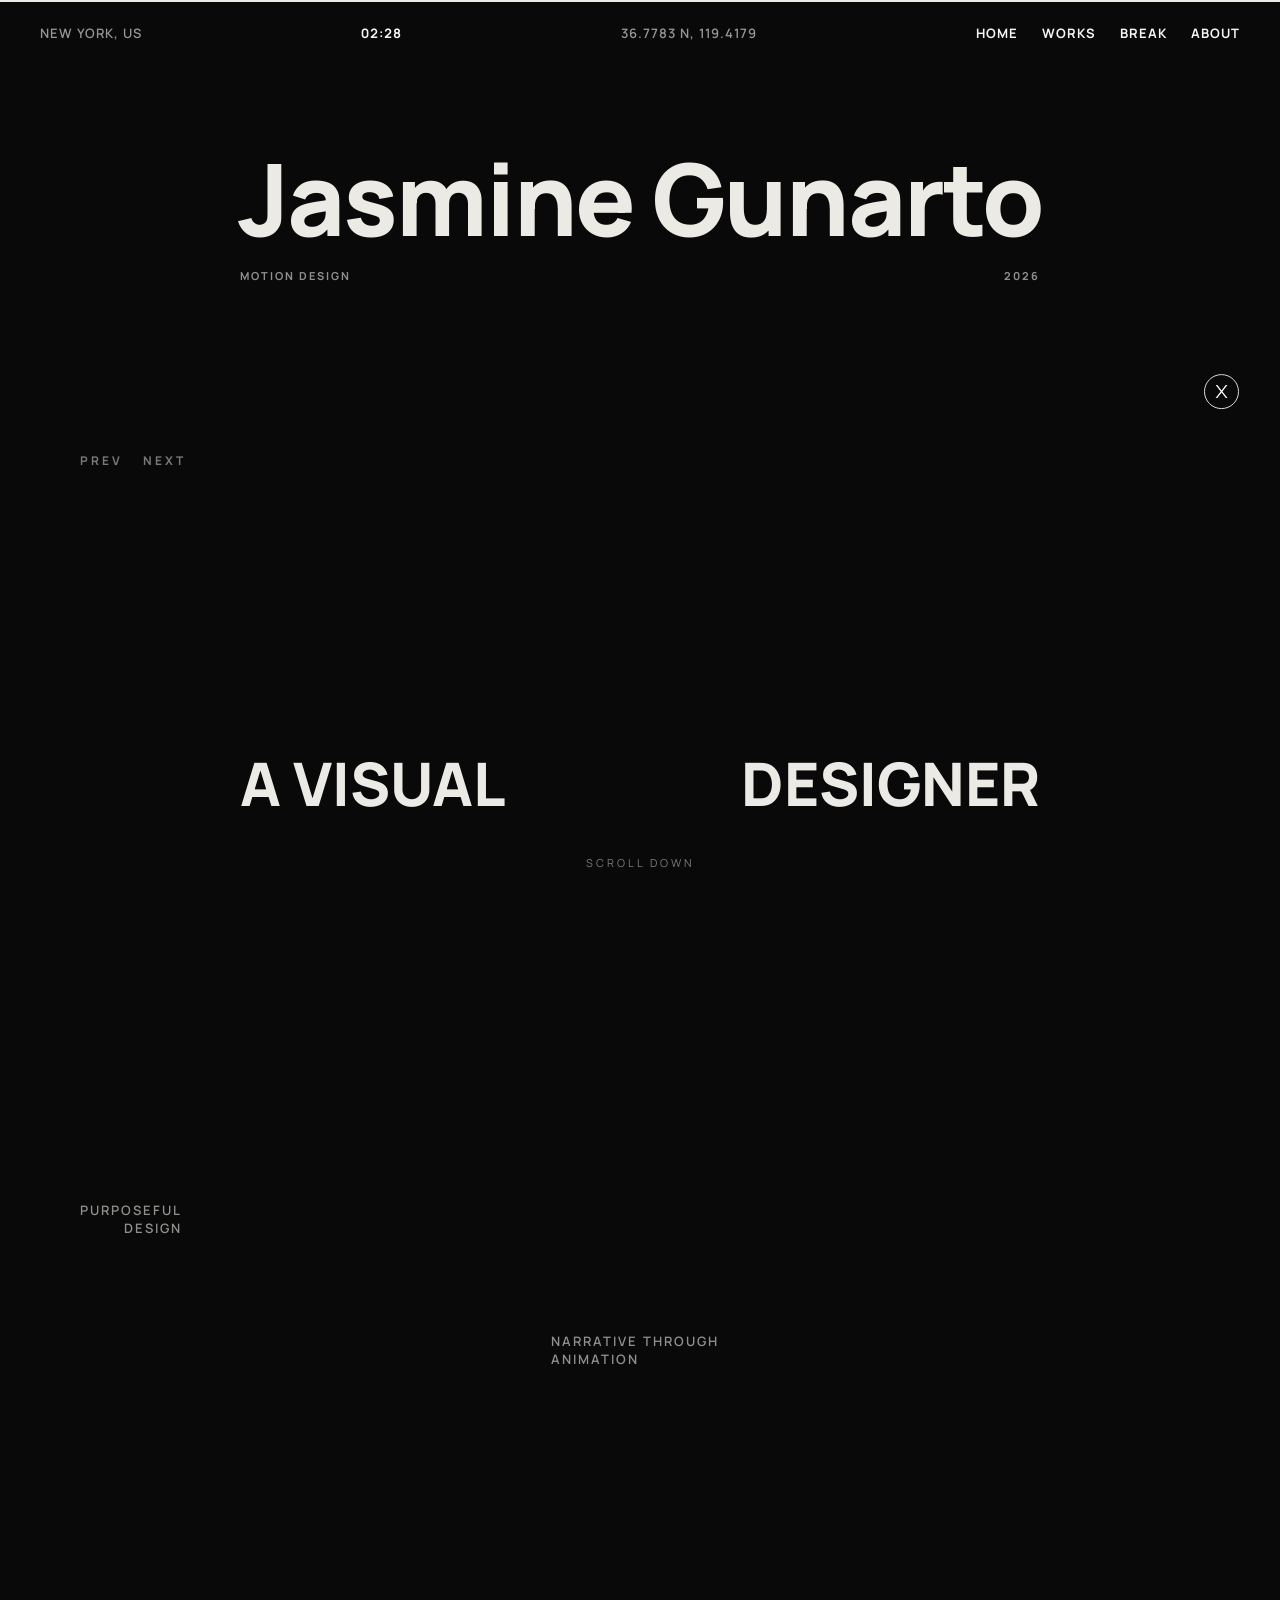
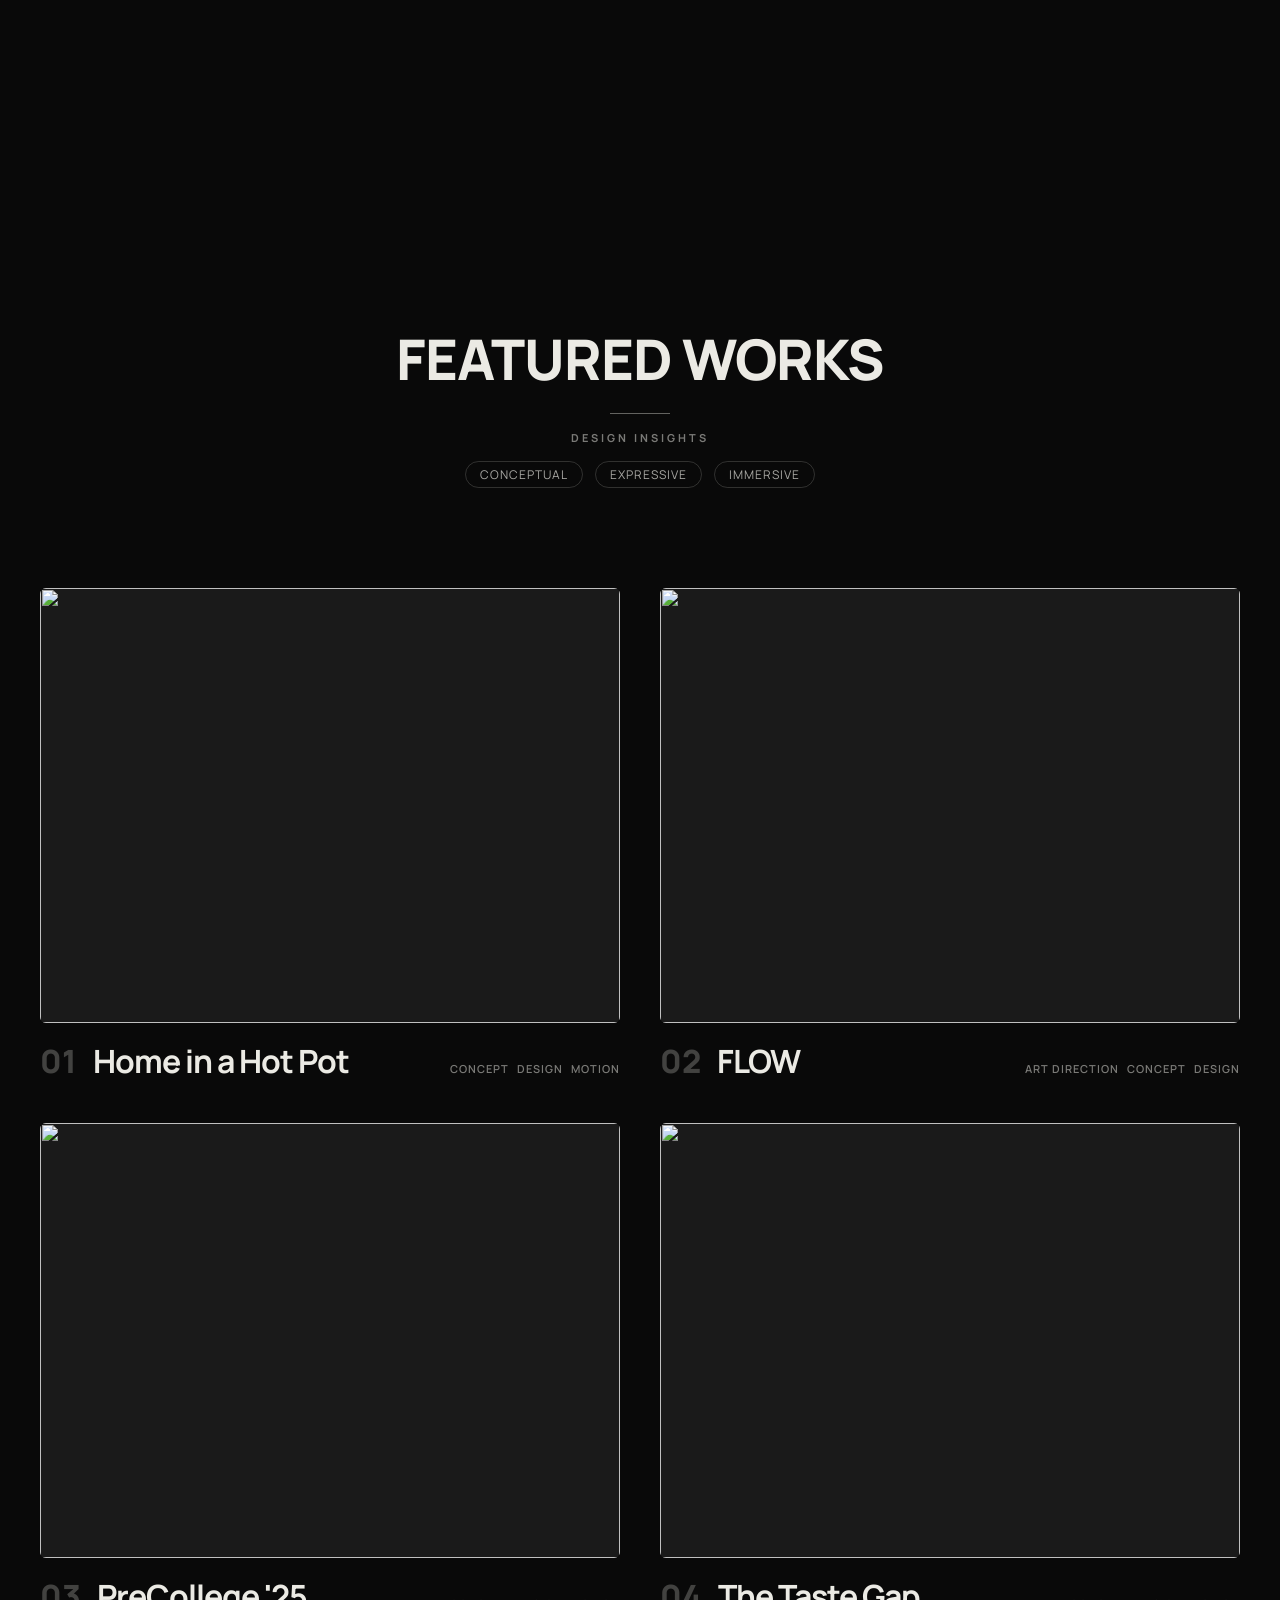
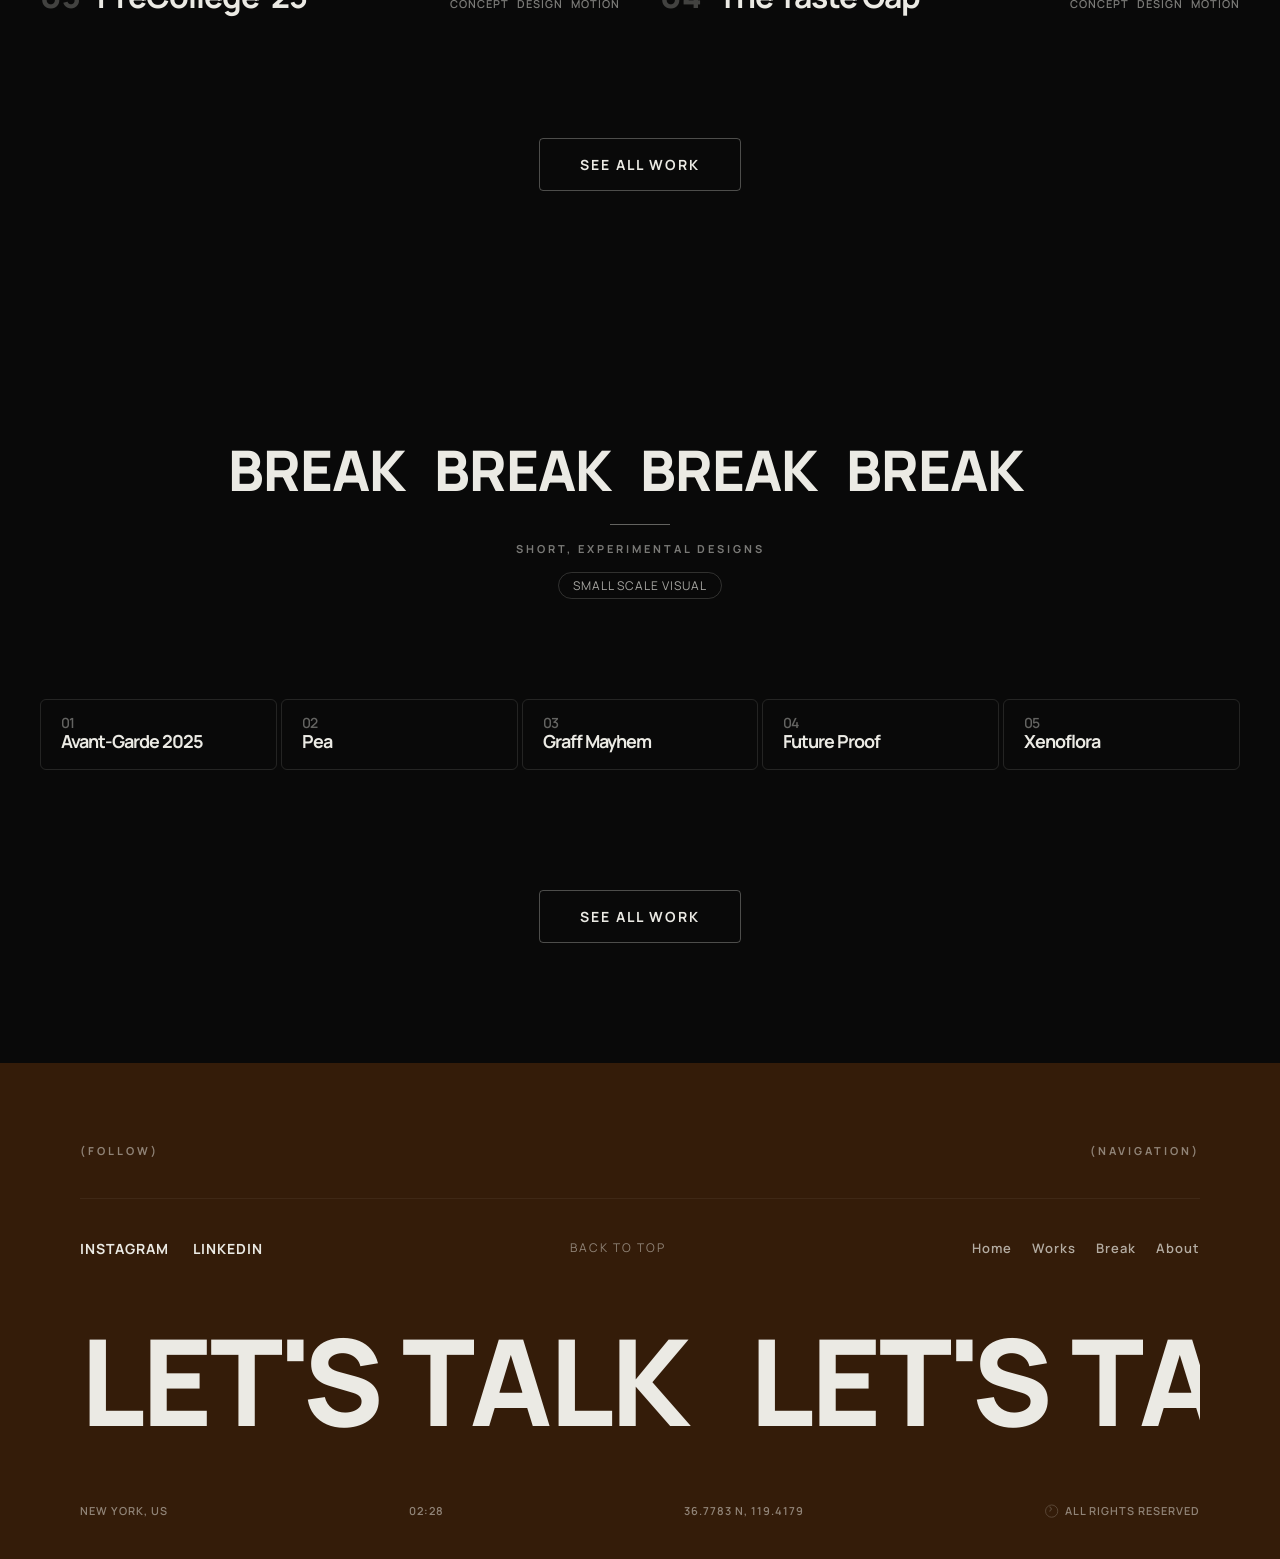
==== jasmine-replica.html @ 27788b40 "Initial commit: XUZITENG portfolio v1 + jasminegunarto replica - index.html: main portfolio page (he" ====
<!DOCTYPE html>
<html lang="en">
<head>
<meta charset="UTF-8">
<meta name="viewport" content="width=device-width, initial-scale=1.0">
<title>Jasmine Gunarto — Replica</title>
<link rel="preconnect" href="https://fonts.googleapis.com">
<link rel="preconnect" href="https://fonts.gstatic.com" crossorigin>
<link href="https://fonts.googleapis.com/css2?family=Manrope:wght@600;700;800&display=swap" rel="stylesheet">
<script src="https://cdnjs.cloudflare.com/ajax/libs/gsap/3.12.5/gsap.min.js"></script>
<script src="https://cdnjs.cloudflare.com/ajax/libs/gsap/3.12.5/ScrollTrigger.min.js"></script>
<script src="https://unpkg.com/embla-carousel@8.1.3/embla-carousel.umd.js"></script>
<style>
/* ========== RESET ========== */
*,*::before,*::after{box-sizing:border-box;margin:0;padding:0}
html{scroll-behavior:auto}
body{font-family:'Manrope',sans-serif;background:#090909;color:#EBEAE4;overflow-x:hidden}
a{color:inherit;text-decoration:none}
ul{list-style:none}
img,video{display:block;max-width:100%}

/* ========== VARIABLES ========== */
:root{
  --bg:#090909;
  --tx:#EBEAE4;
  --footer:#341c09;
}

/* ========== PAGE LOADING BAR ========== */
.page-loading-bar{position:fixed;top:0;left:0;width:100%;height:2px;z-index:10000;pointer-events:none}
.page-loading-bar::after{content:'';display:block;height:100%;background:var(--tx);width:0;transition:width .3s ease}

/* ========== PRELOADER ========== */
.preloader{position:fixed;inset:0;z-index:9999;display:flex;align-items:center;justify-content:center;pointer-events:none}
.preloader-overlay{position:absolute;inset:0;background:var(--bg)}
.preloader-number{display:flex;gap:4px;position:relative;z-index:1;font-size:clamp(60px,10vw,120px);font-weight:800;color:var(--tx);font-family:'Manrope',sans-serif}
.num-wrap{width:clamp(50px,8vw,100px);height:clamp(80px,13vw,160px);overflow:hidden;text-align:center;position:relative;line-height:1}
.num-current{position:absolute;top:0;left:0;width:100%;height:100%;transition:transform 0.6s cubic-bezier(0.22,1,0.36,1)}
.num-next{position:absolute;top:100%;left:0;width:100%;height:100%}

/* ========== HEADER ========== */
.main-header{position:fixed;top:0;left:0;width:100%;z-index:100;padding:24px 40px;mix-blend-mode:difference;color:#fff}
.main-header-inner{display:flex;justify-content:space-between;align-items:center;font-size:13px;letter-spacing:1px;text-transform:uppercase}
.main-header-inner .location,.main-header-inner .coords{opacity:.6;font-weight:600}
.main-header-inner .time{font-weight:700;font-variant-numeric:tabular-nums}
.main-header-inner nav{display:flex;gap:24px}
.nav-item__outer .nav-item{font-weight:700;font-family:'Manrope',sans-serif;letter-spacing:1px;transition:opacity .3s}
.nav-item__outer:hover .nav-item{opacity:.5}

/* ========== HERO ========== */
.section-hero-banner{position:relative;width:100%;height:100vh;overflow:hidden;display:flex;flex-direction:column;justify-content:center;align-items:center}
.t-cr-wrapper{width:100%;height:100%;display:flex;align-items:center;justify-content:center}
.t-cr{width:100%;max-width:1400px;padding:0 40px;display:flex;flex-direction:column;align-items:center}
.t-box.spacer{height:80px}
.t-box.title-intro{margin-bottom:20px}
.hg-1{font-size:clamp(48px,8vw,100px);font-weight:800;line-height:1;text-align:center;color:var(--tx);letter-spacing:-2px}
.t-box.video-intro{width:100%;max-width:800px;position:relative}
.media-outer{position:relative;width:100%}
.media-caption-container{display:flex;justify-content:space-between;padding:0 0 8px;font-size:11px;text-transform:uppercase;letter-spacing:2px;font-weight:700;opacity:.6}
.media-wrapper{position:relative;width:100%;border-radius:4px;overflow:hidden;aspect-ratio:16/9}
.t-ma{width:100%;height:100%;object-fit:cover}
.heading-2-container{display:flex;justify-content:space-between;width:100%;margin-top:12px}
.hg-2--left,.hg-2--right{font-size:clamp(32px,5vw,60px);font-weight:800;line-height:1;color:var(--tx)}
.hg-2--right{text-align:right}
.media-scroll-placeholder{height:20px}
.scroll-indicator-wrapper{position:absolute;bottom:30px;left:50%;transform:translateX(-50%)}
.scroll-indicator{font-size:11px;text-transform:uppercase;letter-spacing:3px;opacity:.5;cursor:pointer;animation:bounce 2s ease infinite}
@keyframes bounce{0%,100%{transform:translateY(0)}50%{transform:translateY(8px)}}

/* ========== HOME INTRO ========== */
.section-home-intro{position:relative;width:100%;min-height:100vh;display:flex;align-items:center;justify-content:center;background:var(--bg);overflow:hidden}
.section-home-intro .t-cr{max-width:1200px}
.heading-display{width:100%}
.heading-display-inner{display:flex;flex-direction:column;gap:0}
.heading-display-inner-mobile{display:none}
.t-line{display:flex;align-items:center;gap:24px;padding:8px 0;position:relative}
.t-line-mask{overflow:hidden;display:block}
.t-line-mask .hg-1{transform:translateY(105%);transition:transform 0.9s cubic-bezier(.22,1,.36,1);font-size:clamp(56px,9vw,120px)}
.t-line-mask .hg-1.revealed{transform:translateY(0)}
.t-caption-wrapper{flex-shrink:0;max-width:200px}
.t-caption{font-size:13px;font-weight:600;text-transform:uppercase;letter-spacing:2px;opacity:.6;line-height:1.4}
.caption-1{text-align:right}
.caption-2{text-align:left}

/* ========== FEATURED WORKS ========== */
.section-featured-works{position:relative;width:100%;padding:120px 0;background:var(--bg)}
.section-featured-works .t-cr{max-width:1400px;gap:60px}
.t-box.text-intro{display:flex;flex-direction:column;align-items:center;gap:16px;margin-bottom:40px}
.t-box.text-intro .hg{font-size:clamp(32px,5vw,56px);font-weight:800;letter-spacing:-1px}
.i-line{width:60px;height:1px;background:var(--tx);opacity:.4}
.s-tag-label{font-size:11px;text-transform:uppercase;letter-spacing:3px;opacity:.5;font-weight:700}
.cr-tag{display:flex;gap:12px}
.t-tag{font-size:12px;text-transform:uppercase;letter-spacing:1px;border:1px solid rgba(235,234,228,.25);padding:4px 14px;border-radius:100px;opacity:.7}

.works-wrapper{width:100%}
.list-work{width:100%}
.t-card-container{display:grid;grid-template-columns:repeat(2,1fr);gap:40px}
.t-card{position:relative;display:block;overflow:hidden;cursor:pointer}
.t-card-inner{position:relative}
.t-card-media-wrapper{position:relative;overflow:hidden;border-radius:6px;aspect-ratio:4/3;background:#1a1a1a}
.t-card-featured-image-wrapper{display:block;width:100%;height:100%}
.t-card-featured-image{width:100%;height:100%;object-fit:cover;transition:opacity .4s ease}
.t-card-hover-media-wrapper{position:absolute;inset:0;opacity:0;transition:opacity .4s ease;z-index:1}
.t-card-hover-media{width:100%;height:100%;object-fit:cover}
.t-card:hover .t-card-hover-media-wrapper{opacity:1}
.t-card:hover .t-card-featured-image{opacity:0}
.t-card-intro{display:flex;align-items:baseline;gap:16px;padding:16px 0 0}
.t-card-number{font-size:32px;font-weight:800;color:var(--tx);opacity:.25;line-height:1}
.t-card-title{font-size:clamp(20px,2.5vw,36px);font-weight:700;color:var(--tx);letter-spacing:-1px}
.t-card-tags{display:flex;gap:8px;margin-left:auto;flex-wrap:wrap}
.t-card-term-name{font-size:11px;text-transform:uppercase;letter-spacing:1px;opacity:.5;font-weight:600}

.bottom-cta{margin-top:60px;text-align:center}
.btn-cta{display:inline-block;padding:16px 40px;border:1px solid rgba(235,234,228,.3);color:var(--tx);font-size:14px;font-weight:700;text-transform:uppercase;letter-spacing:2px;border-radius:4px;transition:background .3s,border-color .3s}
.btn-cta:hover{background:rgba(235,234,228,.1);border-color:rgba(235,234,228,.6)}

/* ========== BREAK SECTION ========== */
.section-break{position:relative;width:100%;padding:120px 0;background:var(--bg)}
.section-break .t-cr{max-width:1400px;gap:60px}
.t-marquee{width:100%;overflow:hidden;white-space:nowrap}
.t-marquee .hg{display:inline-block;font-size:clamp(64px,12vw,160px);font-weight:800;letter-spacing:-4px;color:var(--tx);animation:marquee 15s linear infinite}
@keyframes marquee{0%{transform:translateX(0)}100%{transform:translateX(-100%)}}

.breaks-wrapper{width:100%}
.list-break{width:100%}
.list-break .t-card-container{display:flex;flex-wrap:wrap;gap:4px}
.list-break .t-card{flex:1;min-width:180px;padding:16px 20px;border:1px solid rgba(235,234,228,.12);border-radius:6px;cursor:pointer;transition:border-color .3s;position:relative}
.list-break .t-card:hover{border-color:rgba(235,234,228,.4)}
.list-break .t-card-inner{display:flex;flex-direction:column;gap:8px}
.list-break .t-card-number{font-size:14px;font-weight:600;opacity:.4}
.list-break .t-card-link{font-size:18px;font-weight:700;color:var(--tx);line-height:1.3}
/* Hover image popup */
.break-hover-img{position:fixed;pointer-events:none;z-index:500;width:260px;height:180px;object-fit:cover;border-radius:6px;opacity:0;transform:scale(.9);transition:opacity .25s ease,transform .25s ease;box-shadow:0 20px 60px rgba(0,0,0,.5)}
.break-hover-img.visible{opacity:1;transform:scale(1)}

/* ========== POPUP SLIDER ========== */
.popup-slider{position:fixed;inset:0;z-index:9000;pointer-events:none;display:flex;align-items:center;justify-content:center}
.popup-slider__inner{position:relative;width:100%;max-width:1200px;padding:60px 40px}
.btn-close{position:absolute;top:0;right:0;cursor:pointer;z-index:2;width:36px;height:38px;display:flex;align-items:center;justify-content:center;pointer-events:all}
.btn-close svg{pointer-events:none}
.slide-navigation-container{display:flex;gap:20px;margin-top:20px;pointer-events:all}
.slide-navigation{font-size:12px;letter-spacing:3px;font-weight:700;cursor:pointer;opacity:.5;transition:opacity .3s;text-transform:uppercase}
.slide-navigation:hover{opacity:1}
.embla{overflow:hidden;width:100%}
.embla__container{display:flex;gap:20px}
.embla__slide{flex:0 0 100%;min-width:0}
.embla__slide img,.embla__slide video{width:100%;height:auto;border-radius:6px}
.popup-overlay{position:fixed;inset:0;background:rgba(0,0,0,.85);z-index:8999;opacity:0;pointer-events:none;transition:opacity .4s ease}
.popup-overlay.visible{opacity:1;pointer-events:all}

/* ========== FOOTER ========== */
.main-footer{position:relative;width:100%;padding:80px 40px 40px;background:var(--footer);color:var(--tx)}
.main-footer .t-cr{max-width:1400px;gap:40px}
.main-footer .t-box.labels{display:flex;justify-content:space-between;width:100%;font-size:11px;letter-spacing:3px;text-transform:uppercase;opacity:.5;font-weight:700}
.main-footer .i-line{width:100%;height:1px;background:rgba(235,234,228,.15)}
.main-footer .navigations{display:flex;justify-content:space-between;width:100%;gap:40px;flex-wrap:wrap}
.social-container{display:flex;gap:24px}
.social-container .nav-item{font-size:14px;font-weight:700;letter-spacing:1px;transition:opacity .3s}
.social-container .nav-item:hover{opacity:.5}
.to-top{font-size:12px;letter-spacing:2px;text-transform:uppercase;cursor:pointer;opacity:.5;transition:opacity .3s}
.to-top:hover{opacity:1}
.nav-container{display:flex;gap:20px}
.nav-container .nav-item{font-size:13px;font-weight:600;letter-spacing:1px;opacity:.7;transition:opacity .3s}
.nav-container .nav-item:hover{opacity:1}
.main-footer .t-marquee-item-inner{font-size:clamp(48px,10vw,120px);font-weight:800;letter-spacing:-3px;color:var(--tx)}
.footer-metadata{display:flex;justify-content:space-between;align-items:center;width:100%;flex-wrap:wrap;gap:16px;font-size:11px;letter-spacing:1px;opacity:.5;font-weight:600}
.footer-metadata .copyright{display:flex;align-items:center;gap:6px}
.footer-metadata svg{opacity:.4}

/* ========== RESPONSIVE ========== */
@media (max-width:900px){
  .main-header-inner .location,.main-header-inner .coords{display:none}
  .t-card-container{grid-template-columns:1fr!important}
  .heading-display-inner-mobile{display:flex!important}
  .heading-display-inner:not(.heading-display-inner-mobile){display:none!important}
  .t-caption-wrapper{max-width:140px}
}
@media (max-width:600px){
  .main-header{padding:16px 20px}
  .section-hero-banner .t-cr,.section-home-intro .t-cr,.section-featured-works .t-cr,.section-break .t-cr{padding:0 20px}
  .list-break .t-card{min-width:140px}
  .main-footer{padding:60px 20px 30px}
  .social-container,.nav-container{flex-direction:column;gap:8px}
}
</style>
</head>
<body>

<!-- ===== PRELOADER ===== -->
<div class="preloader" id="preloader">
  <div class="preloader-overlay"></div>
  <div class="preloader-number">
    <div class="num-wrap" id="dig0"><div class="num-current">0</div><div class="num-next">1</div></div>
    <div class="num-wrap" id="dig1"><div class="num-current">0</div><div class="num-next">1</div></div>
    <div class="num-wrap" id="dig2"><div class="num-current">0</div><div class="num-next">1</div></div>
  </div>
</div>

<!-- ===== HEADER ===== -->
<header class="main-header">
  <div class="main-header-inner">
    <div class="location">NEW YORK, US</div>
    <div class="time" id="header-time"></div>
    <div class="coords">36.7783 N, 119.4179</div>
    <nav>
      <a class="nav-item__outer" href="#"><div class="nav-item">Home</div></a>
      <a class="nav-item__outer" href="#works"><div class="nav-item">Works</div></a>
      <a class="nav-item__outer" href="#break"><div class="nav-item">Break</div></a>
      <a class="nav-item__outer" href="#"><div class="nav-item">About</div></a>
    </nav>
  </div>
</header>

<!-- ===== HERO ===== -->
<section class="section-hero-banner">
  <div class="t-cr-wrapper"><div class="t-cr">
    <div class="t-box spacer"></div>
    <div class="t-box title-intro"><h1 class="hg-1">Jasmine Gunarto</h1></div>
    <div class="t-box video-intro">
      <div class="media-outer">
        <div class="media-caption-container">
          <div class="media-caption--left"><div class="media-caption-inner">MOTION DESIGN</div></div>
          <div class="media-caption--right"><div class="media-caption-inner">2026</div></div>
        </div>
        <div class="media-wrapper">
          <video class="t-ma" src="https://jasminegunarto.com/wp-content/uploads/2026/02/jgunarto_demoreel_compressed_1.mp4" loop muted playsinline autoplay></video>
        </div>
      </div>
      <div class="heading-2-container">
        <div class="hg-2--left"><div class="hg-2-inner">A VISUAL</div></div>
        <div class="hg-2--right"><div class="hg-2-inner">DESIGNER</div></div>
      </div>
    </div>
    <div class="t-box media-scroll-placeholder"></div>
  </div></div>
  <div class="scroll-indicator-wrapper">
    <div class="scroll-indicator" id="scroll-indicator">scroll down</div>
  </div>
</section>

<!-- ===== ABOUT ===== -->
<section class="section-home-intro" id="about">
  <div class="t-cr">
    <h2 class="heading-display">
      <div class="heading-display-inner">
        <div class="t-line">
          <div class="t-caption-wrapper"><div class="t-caption caption-1">PURPOSEFUL <br>Design</div></div>
          <div class="t-line-mask"><div class="hg-1">CREATING</div></div>
        </div>
        <div class="t-line">
          <div class="t-line-mask"><div class="hg-1">MOTION</div></div>
          <div class="t-caption-wrapper"><div class="t-caption caption-2">Narrative through ANIMATION</div></div>
        </div>
        <div class="t-line">
          <div class="t-line-mask"><div class="hg-1">WITH MEANING</div></div>
        </div>
      </div>
      <div class="heading-display-inner heading-display-inner-mobile">
        <div class="t-line"><div class="t-line-mask"><div class="hg-1">CREATING</div></div></div>
        <div class="t-line"><div class="t-line-mask"><div class="hg-1">MOTION</div></div></div>
        <div class="t-line"><div class="t-line-mask"><div class="hg-1">WITH</div></div></div>
        <div class="t-line"><div class="t-line-mask"><div class="hg-1">MEANING</div></div></div>
      </div>
    </h2>
  </div>
</section>

<!-- ===== WORKS ===== -->
<section class="section-featured-works" id="works">
  <div class="t-cr">
    <div class="t-box text-intro">
      <div class="hg">FEATURED WORKS</div>
      <div class="i-line"></div>
      <div class="s-tag-label">DESIGN INSIGHTS</div>
      <div class="cr-tag">
        <div class="t-tag">CONCEPTUAL</div>
        <div class="t-tag">expressive</div>
        <div class="t-tag">immersive</div>
      </div>
    </div>

    <div class="t-box works-wrapper">
      <article class="list-work">
        <div class="t-card-container">
          <!-- Card 1 -->
          <a class="t-card" href="#">
            <div class="t-card-inner" data-parallax="8">
              <div class="t-card-media-wrapper" data-parallax-target>
                <div class="t-card-hover-media-wrapper">
                  <video class="t-card-hover-media" src="https://jasminegunarto.com/wp-content/uploads/2025/09/f-hotpot.mp4" autoplay muted playsinline preload loop></video>
                </div>
                <picture class="t-card-featured-image-wrapper">
                  <img class="t-card-featured-image" src="https://jasminegunarto.com/wp-content/uploads/2026/01/hotpot_styleframe18-1.webp" alt="">
                </picture>
              </div>
              <div class="t-card-intro">
                <div class="t-card-number">01</div>
                <h3 class="t-card-title">Home in a Hot Pot</h3>
                <div class="t-card-tags"><div class="t-card-term"><div class="t-card-term-name">Concept</div></div><div class="t-card-term"><div class="t-card-term-name">Design</div></div><div class="t-card-term"><div class="t-card-term-name">Motion</div></div></div>
              </div>
            </div>
          </a>
          <!-- Card 2 -->
          <a class="t-card" href="#">
            <div class="t-card-inner" data-parallax="8">
              <div class="t-card-media-wrapper" data-parallax-target>
                <div class="t-card-hover-media-wrapper"></div>
                <picture class="t-card-featured-image-wrapper">
                  <img class="t-card-featured-image" src="https://jasminegunarto.com/wp-content/uploads/2026/01/flow_stickers-scaled-2.webp" alt="">
                </picture>
              </div>
              <div class="t-card-intro">
                <div class="t-card-number">02</div>
                <h3 class="t-card-title">FLOW</h3>
                <div class="t-card-tags"><div class="t-card-term"><div class="t-card-term-name">Art Direction</div></div><div class="t-card-term"><div class="t-card-term-name">Concept</div></div><div class="t-card-term"><div class="t-card-term-name">Design</div></div></div>
              </div>
            </div>
          </a>
          <!-- Card 3 -->
          <a class="t-card" href="#">
            <div class="t-card-inner" data-parallax="8">
              <div class="t-card-media-wrapper" data-parallax-target>
                <div class="t-card-hover-media-wrapper">
                  <video class="t-card-hover-media" src="https://jasminegunarto.com/wp-content/uploads/2025/12/f-precollege.mp4" autoplay muted playsinline preload loop></video>
                </div>
                <picture class="t-card-featured-image-wrapper">
                  <img class="t-card-featured-image" src="https://jasminegunarto.com/wp-content/uploads/2026/01/precollege_still-scaled-1.webp" alt="">
                </picture>
              </div>
              <div class="t-card-intro">
                <div class="t-card-number">03</div>
                <h3 class="t-card-title">PreCollege '25</h3>
                <div class="t-card-tags"><div class="t-card-term"><div class="t-card-term-name">Concept</div></div><div class="t-card-term"><div class="t-card-term-name">Design</div></div><div class="t-card-term"><div class="t-card-term-name">Motion</div></div></div>
              </div>
            </div>
          </a>
          <!-- Card 4 -->
          <a class="t-card" href="#">
            <div class="t-card-inner" data-parallax="8">
              <div class="t-card-media-wrapper" data-parallax-target>
                <div class="t-card-hover-media-wrapper"></div>
                <picture class="t-card-featured-image-wrapper">
                  <img class="t-card-featured-image" src="https://jasminegunarto.com/wp-content/uploads/2026/01/jgunarto_p03_Frame08-1.webp" alt="">
                </picture>
              </div>
              <div class="t-card-intro">
                <div class="t-card-number">04</div>
                <h3 class="t-card-title">The Taste Gap</h3>
                <div class="t-card-tags"><div class="t-card-term"><div class="t-card-term-name">Concept</div></div><div class="t-card-term"><div class="t-card-term-name">Design</div></div><div class="t-card-term"><div class="t-card-term-name">Motion</div></div></div>
              </div>
            </div>
          </a>
        </div>
      </article>
    </div>

    <div class="t-box bottom-cta">
      <a class="btn-cta solid" href="#"><span class="btn-cta-text">See All Work</span></a>
    </div>
  </div>
</section>

<!-- ===== BREAK ===== -->
<section class="section-break" id="break">
  <div class="t-cr">
    <div class="t-box text-intro">
      <div class="t-marquee"><div class="hg">BREAK&nbsp;&nbsp;&nbsp;BREAK&nbsp;&nbsp;&nbsp;BREAK&nbsp;&nbsp;&nbsp;BREAK&nbsp;&nbsp;&nbsp;</div></div>
      <div class="i-line-wrapper"><div class="i-line"></div></div>
      <div class="s-tag"><div class="s-tag-label">short, experimental designS</div></div>
      <div class="cr-tag"><div class="t-tag">SMALL SCALE VISUAL</div></div>
    </div>
    <div class="t-box breaks-wrapper">
      <article class="list-break">
        <div class="t-card-container">
          <div class="t-card" data-img="https://jasminegunarto.com/wp-content/uploads/2026/01/avantgarde_still-scaled-2.webp">
            <div class="t-card-inner">
              <h3 class="t-card-title"><div class="t-card-number">01</div><div class="t-card-link">Avant-Garde 2025</div></h3>
            </div>
          </div>
          <div class="t-card" data-img="https://jasminegunarto.com/wp-content/uploads/2026/01/pea_still-scaled-2.webp">
            <div class="t-card-inner">
              <h3 class="t-card-title"><div class="t-card-number">02</div><div class="t-card-link">Pea</div></h3>
            </div>
          </div>
          <div class="t-card" data-img="https://jasminegunarto.com/wp-content/uploads/2026/01/graff_still-scaled-1-1.webp">
            <div class="t-card-inner">
              <h3 class="t-card-title"><div class="t-card-number">03</div><div class="t-card-link">Graff Mayhem</div></h3>
            </div>
          </div>
          <div class="t-card" data-img="https://jasminegunarto.com/wp-content/uploads/2026/01/f-fp-1.webp">
            <div class="t-card-inner">
              <h3 class="t-card-title"><div class="t-card-number">04</div><div class="t-card-link">Future Proof</div></h3>
            </div>
          </div>
          <div class="t-card" data-img="https://jasminegunarto.com/wp-content/uploads/2026/01/xenoflora_still-scaled-1-1.webp">
            <div class="t-card-inner">
              <h3 class="t-card-title"><div class="t-card-number">05</div><div class="t-card-link">Xenoflora</div></h3>
            </div>
          </div>
        </div>
      </article>
    </div>
    <div class="t-box bottom-cta">
      <a class="btn-cta solid" href="#"><span class="btn-cta-text">See All Work</span></a>
    </div>
  </div>
</section>

<!-- ===== FOOTER ===== -->
<footer class="main-footer">
  <div class="t-cr">
    <div class="t-box labels">
      <div class="label-left">(FOLLOW)</div>
      <div class="label-right">(NAVIGATION)</div>
    </div>
    <div class="i-line"></div>
    <div class="t-box navigations">
      <div class="social-container">
        <a class="nav-item" href="#" target="_blank">INSTAGRAM</a>
        <a class="nav-item" href="#" target="_blank">LINKEDIN</a>
      </div>
      <div class="to-top" id="back-to-top">BACK TO TOP</div>
      <nav class="nav-container">
        <a class="nav-item" href="#">Home</a>
        <a class="nav-item" href="#works">Works</a>
        <a class="nav-item" href="#break">Break</a>
        <a class="nav-item" href="#">About</a>
      </nav>
    </div>
    <div class="t-marquee"><div class="t-marquee-item-inner">LET'S TALK&nbsp;&nbsp;&nbsp;LET'S TALK&nbsp;&nbsp;&nbsp;LET'S TALK&nbsp;&nbsp;&nbsp;LET'S TALK&nbsp;&nbsp;&nbsp;</div></div>
    <div class="t-box footer-metadata">
      <div class="t-location">NEW YORK, US</div>
      <div class="t-time" id="footer-time"></div>
      <div class="t-coords">36.7783 N, 119.4179</div>
      <div class="copyright">
        <svg width="14" height="17" viewBox="0 0 14 17" fill="none"><circle cx="6.66" cy="9.1" r="6.12" stroke="#EBEAE4"/><path d="M4.5 9.5L6.5 7L4.5 4.5" stroke="#EBEAE4" stroke-width="1.2"/></svg>
        ALL RIGHTS RESERVED
      </div>
    </div>
  </div>
</footer>

<!-- ===== PAGE LOADING BAR ===== -->
<div class="page-loading-bar" id="loading-bar"></div>

<!-- ===== POPUP OVERLAY ===== -->
<div class="popup-overlay" id="popup-overlay"></div>

<!-- ===== POPUP SLIDER ===== -->
<div class="popup-slider" id="popup-slider">
  <div class="popup-slider__inner">
    <div class="btn-close" id="popup-close">
      <svg xmlns="http://www.w3.org/2000/svg" width="36" height="38" viewBox="0 0 36 38" fill="none">
        <circle cx="17.5" cy="19.6" r="17" stroke="#D9D9D9"/>
        <path d="M11.6 26L16.7 19.4L11.7 13H13.4L17.6 18.4L21.7 13H23.4L18.4 19.4L23.5 26H21.8L17.6 20.5L13.3 26H11.6Z" fill="white"/>
      </svg>
    </div>
    <div class="slide-navigation-container">
      <div class="slide-navigation slide-navigation__prev" id="popup-prev">PREV</div>
      <div class="slide-navigation slide-navigation__next" id="popup-next">NEXT</div>
    </div>
    <div class="embla" id="popup-embla">
      <div class="embla__container" id="popup-embla-container"></div>
    </div>
  </div>
</div>

<!-- ===== HOVER IMAGE (for break section) ===== -->
<img class="break-hover-img" id="break-hover-img" src="" alt="">

<script>
// ===== CLOCK =====
function updateClock(){var d=new Date();var h=d.getHours().toString().padStart(2,'0');var m=d.getMinutes().toString().padStart(2,'0');var t=h+':'+m;var ht=document.getElementById('header-time');var ft=document.getElementById('footer-time');if(ht)ht.textContent=t;if(ft)ft.textContent=t}
updateClock();setInterval(updateClock,30000);

// ===== PRELOADER (progress-tracking, matching front.js class je) =====
(function(){
  var preloader=document.getElementById('preloader');
  var loadingBar=document.getElementById('loading-bar');
  if(!preloader)return;
  var overlay=preloader.querySelector('.preloader-overlay');
  var numberEl=preloader.querySelector('.preloader-number');
  var digits=[document.getElementById('dig0'),document.getElementById('dig1'),document.getElementById('dig2')];
  var current=[0,0,0];

  // Progress tracking: 3 categories (images, fonts, scripts)
  var progress={total:0,current:0,image:{current:0,total:0},font:{current:0,total:0},script:{current:0,total:0}};

  function updateBar(pct){
    if(loadingBar){loadingBar.style.setProperty('--pct',pct*100+'%');loadingBar.querySelector('::after');loadingBar.style.background='linear-gradient(to right, var(--tx) '+(pct*100)+'%, transparent '+(pct*100)+'%)'}
  }

  function animDigit(idx){
    var d=digits[idx];var cur=d.querySelector('.num-current');var nxt=d.querySelector('.num-next');
    cur.style.transform='translateY(-100%)';nxt.style.transform='translateY(-100%)';
    setTimeout(function(){
      cur.textContent=current[idx];cur.style.transition='none';cur.style.transform='translateY(0)';
      nxt.textContent=(current[idx]+1)%10;nxt.style.transition='none';nxt.style.transform='translateY(100%)';
      setTimeout(function(){cur.style.transition='transform 0.6s cubic-bezier(.22,1,.36,1)';nxt.style.transition='transform 0.6s cubic-bezier(.22,1,.36,1)'},50);
    },600);
  }

  function setNumber(n){
    var s=n.toString().padStart(3,'0');
    var t=[parseInt(s[0]),parseInt(s[1]),parseInt(s[2])];
    for(var i=0;i<3;i++){if(t[i]!==current[i]){current[i]=t[i];animDigit(i)}}
  }

  function finishPreloader(){
    updateBar(1);
    setTimeout(function(){
      gsap.to(overlay,{y:'-100%',duration:1,ease:'power3.inOut',onComplete:function(){preloader.style.display='none'}});
      gsap.to(numberEl,{opacity:0,duration:.3});
      gsap.fromTo('.section-hero-banner .hg-1',{opacity:0,y:60},{opacity:1,y:0,duration:1.2,ease:'power3.out',delay:.3});
      gsap.fromTo('.hg-2-inner',{opacity:0,y:40},{opacity:1,y:0,duration:1,ease:'power3.out',delay:.6,stagger:.1});
      gsap.fromTo('.media-wrapper',{opacity:0,scale:.95},{opacity:1,scale:1,duration:1.2,ease:'power3.out',delay:.4});
    },400);
  }

  // Count images
  var imgs=document.querySelectorAll('img');
  progress.total+=imgs.length;progress.image.total=imgs.length;
  var loadedImgs=0;
  imgs.forEach(function(img){
    if(img.complete){loadedImgs++;progress.image.current=loadedImgs;progress.current=loadedImgs;updateBar(progress.current/progress.total);setNumber(Math.round((progress.current/progress.total)*100));return}
    img.addEventListener('load',function(){loadedImgs++;progress.image.current=loadedImgs;progress.current=loadedImgs;updateBar(progress.current/progress.total);setNumber(Math.round((progress.current/progress.total)*100))});
    img.addEventListener('error',function(){loadedImgs++;progress.image.current=loadedImgs;progress.current=loadedImgs;updateBar(progress.current/progress.total)});
  });

  // Font tracking (simplified - detect when Manrope loads)
  progress.total+=1;progress.font.total=1;
  document.fonts.ready.then(function(){
    progress.font.current=1;progress.current++;updateBar(progress.current/progress.total);
    setNumber(Math.round((progress.current/progress.total)*100));
  });

  // Script tracking
  progress.total+=1;progress.script.total=1;
  window.addEventListener('load',function(){
    progress.script.current=1;progress.current++;updateBar(progress.current/progress.total);
    setNumber(Math.round((progress.current/progress.total)*100));
    // Check if all done
    setTimeout(function(){
      if(progress.current>=progress.total){setNumber(100);finishPreloader()}
      else{var check=setInterval(function(){if(progress.current>=progress.total){clearInterval(check);setNumber(100);finishPreloader()}},100)}
    },300);
  });

  // Initial display
  updateBar(0);setNumber(0);
  setTimeout(function(){setNumber(Math.round(Math.max(1,progress.current/progress.total*100)))},500);
})();

// ===== SCROLL INDICATOR =====
document.getElementById('scroll-indicator').addEventListener('click',function(){
  document.querySelector('.section-home-intro').scrollIntoView({behavior:'smooth'});
});

// ===== BACK TO TOP =====
document.getElementById('back-to-top').addEventListener('click',function(){
  window.scrollTo({top:0,behavior:'smooth'});
});

// ===== TEXT REVEAL (ScrollTrigger) =====
gsap.registerPlugin(ScrollTrigger);
var maskLines=document.querySelectorAll('.t-line-mask .hg-1');
maskLines.forEach(function(line){
  ScrollTrigger.create({
    trigger:line.closest('.t-line'),
    start:'top 85%',
    onEnter:function(){line.classList.add('revealed')},
    once:true
  });
});

// ===== CARD PARALLAX =====
var parallaxCards=document.querySelectorAll('[data-parallax]');
parallaxCards.forEach(function(card){
  var strength=parseFloat(card.getAttribute('data-parallax'))||8;
  var target=card.querySelector('[data-parallax-target]');
  if(!target)return;
  ScrollTrigger.create({
    trigger:card,
    start:'top bottom',
    end:'bottom top',
    onUpdate:function(self){
      var offset=(self.progress-.5)*strength*2;
      gsap.set(target,{y:offset});
    }
  });
});

// ===== BREAK SECTION HOVER IMAGE =====
var breakCards=document.querySelectorAll('.list-break .t-card[data-img]');
var hoverImg=document.getElementById('break-hover-img');
breakCards.forEach(function(card){
  var imgUrl=card.getAttribute('data-img');
  card.addEventListener('mouseenter',function(e){
    hoverImg.src=imgUrl;
    hoverImg.classList.add('visible');
  });
  card.addEventListener('mousemove',function(e){
    hoverImg.style.left=(e.clientX+20)+'px';
    hoverImg.style.top=(e.clientY-90)+'px';
  });
  card.addEventListener('mouseleave',function(){
    hoverImg.classList.remove('visible');
  });
});

// ===== HEADER SCROLL BEHAVIOR =====
ScrollTrigger.create({
  start:100,
  end:'max',
  onUpdate:function(self){
    var header=document.querySelector('.main-header');
    if(self.direction>0 && self.progress>.1){
      header.style.opacity='0';
      header.style.pointerEvents='none';
    }else{
      header.style.opacity='1';
      header.style.pointerEvents='auto';
    }
  }
});
document.querySelector('.main-header').style.transition='opacity 0.4s ease';

// ===== EMBLA POPUP SLIDER =====
(function(){
  var slider=document.getElementById('popup-slider');
  var overlay=document.getElementById('popup-overlay');
  var container=document.getElementById('popup-embla-container');
  var closeBtn=document.getElementById('popup-close');
  var prevBtn=document.getElementById('popup-prev');
  var nextBtn=document.getElementById('popup-next');
  if(!slider||!container)return;

  var embla=null;
  var isOpen=false;

  function initEmbla(){
    if(embla){embla.destroy();embla=null}
    if(typeof EmblaCarousel==='undefined')return;
    embla=EmblaCarousel(container.parentElement,{loop:true,skipSnaps:true,duration:30});
  }

  function open(items){
    if(isOpen)return;
    isOpen=true;
    container.innerHTML='';
    items.forEach(function(item){
      var slide=document.createElement('div');slide.className='embla__slide';
      if(item.type==='video'){
        var v=document.createElement('video');v.src=item.src;v.controls=true;v.style.width='100%';slide.appendChild(v);
      }else{
        var img=document.createElement('img');img.src=item.src;img.alt='';slide.appendChild(img);
      }
      container.appendChild(slide);
    });
    initEmbla();
    overlay.classList.add('visible');
    gsap.fromTo(slider,{y:'20%',opacity:0},{y:'0%',opacity:1,duration:.8,ease:'power3.out',pointerEvents:'all'});
  }

  function close(){
    if(!isOpen)return;
    gsap.to(slider,{y:'20%',opacity:0,duration:.6,ease:'power3.inOut',pointerEvents:'none',onComplete:function(){
      isOpen=false;
      if(embla){embla.destroy();embla=null}
      container.innerHTML='';
    }});
    overlay.classList.remove('visible');
  }

  closeBtn.addEventListener('click',close);
  overlay.addEventListener('click',close);
  prevBtn.addEventListener('click',function(){if(embla)embla.scrollPrev()});
  nextBtn.addEventListener('click',function(){if(embla)embla.scrollNext()});

  // Wire up featured works cards to open popup
  document.querySelectorAll('.t-card[data-slug]').forEach(function(card){
    card.addEventListener('click',function(e){
      e.preventDefault();
      var media=card.querySelector('.t-card-media-wrapper');
      var img=media.querySelector('img');
      var video=media.querySelector('video');
      var items=[];
      if(img)items.push({type:'image',src:img.src});
      if(video&&video.src)items.push({type:'video',src:video.src});
      if(items.length)open(items);
    });
  });

  // Expose open/close globally
  window.__popupSlider={open:open,close:close};
})();
</script>
</body>
</html>
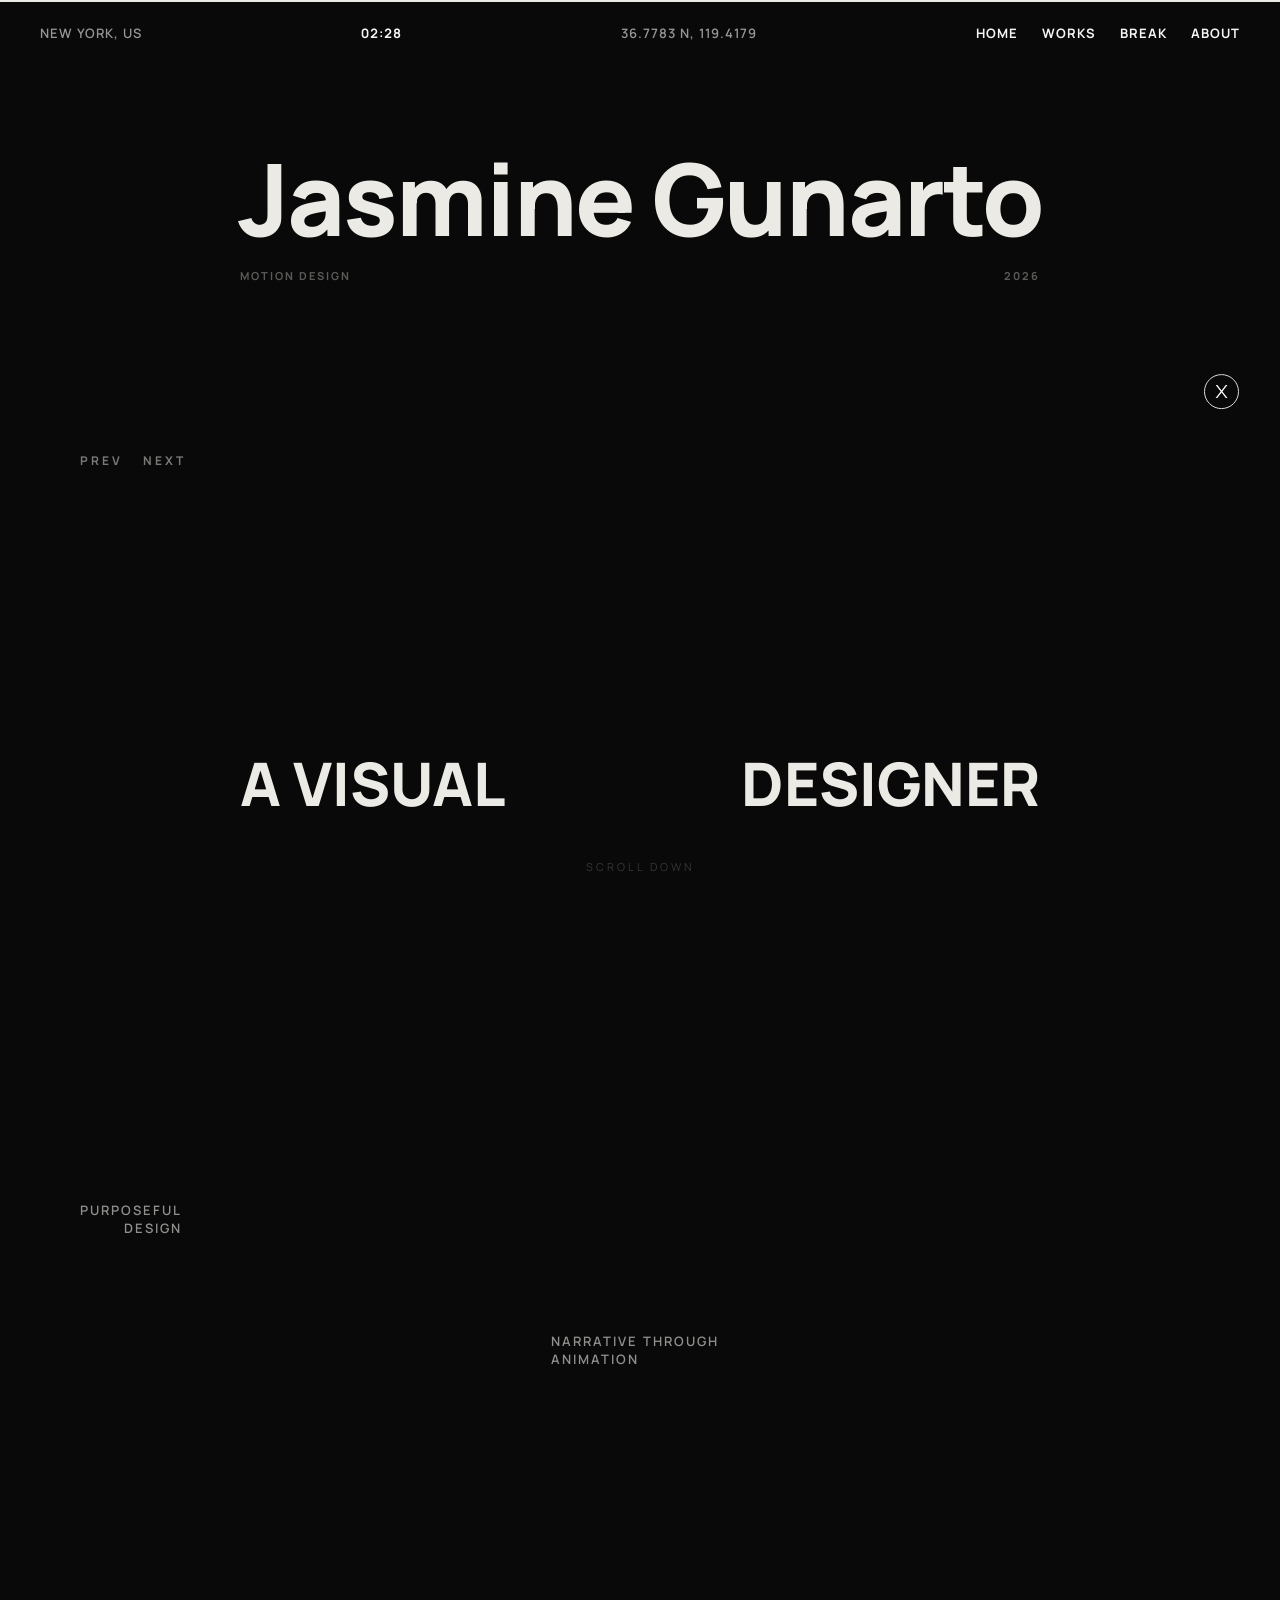
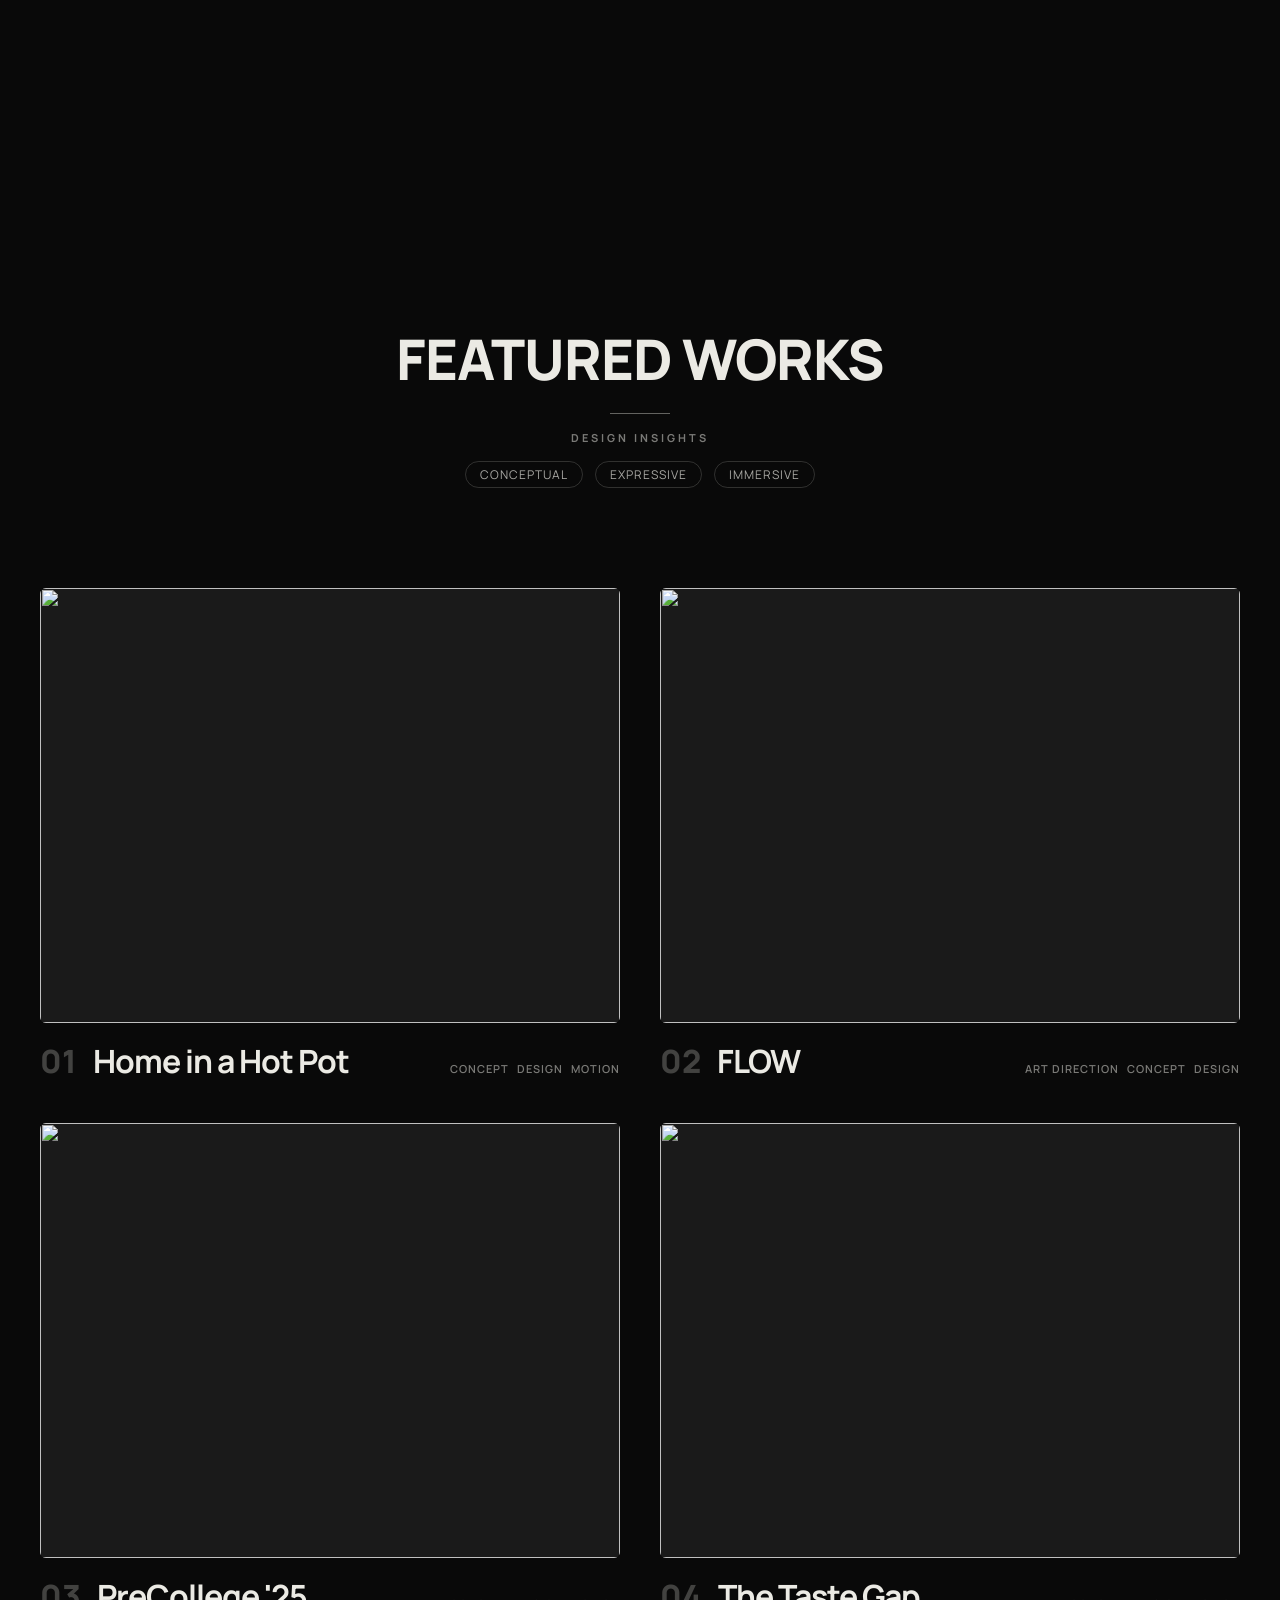
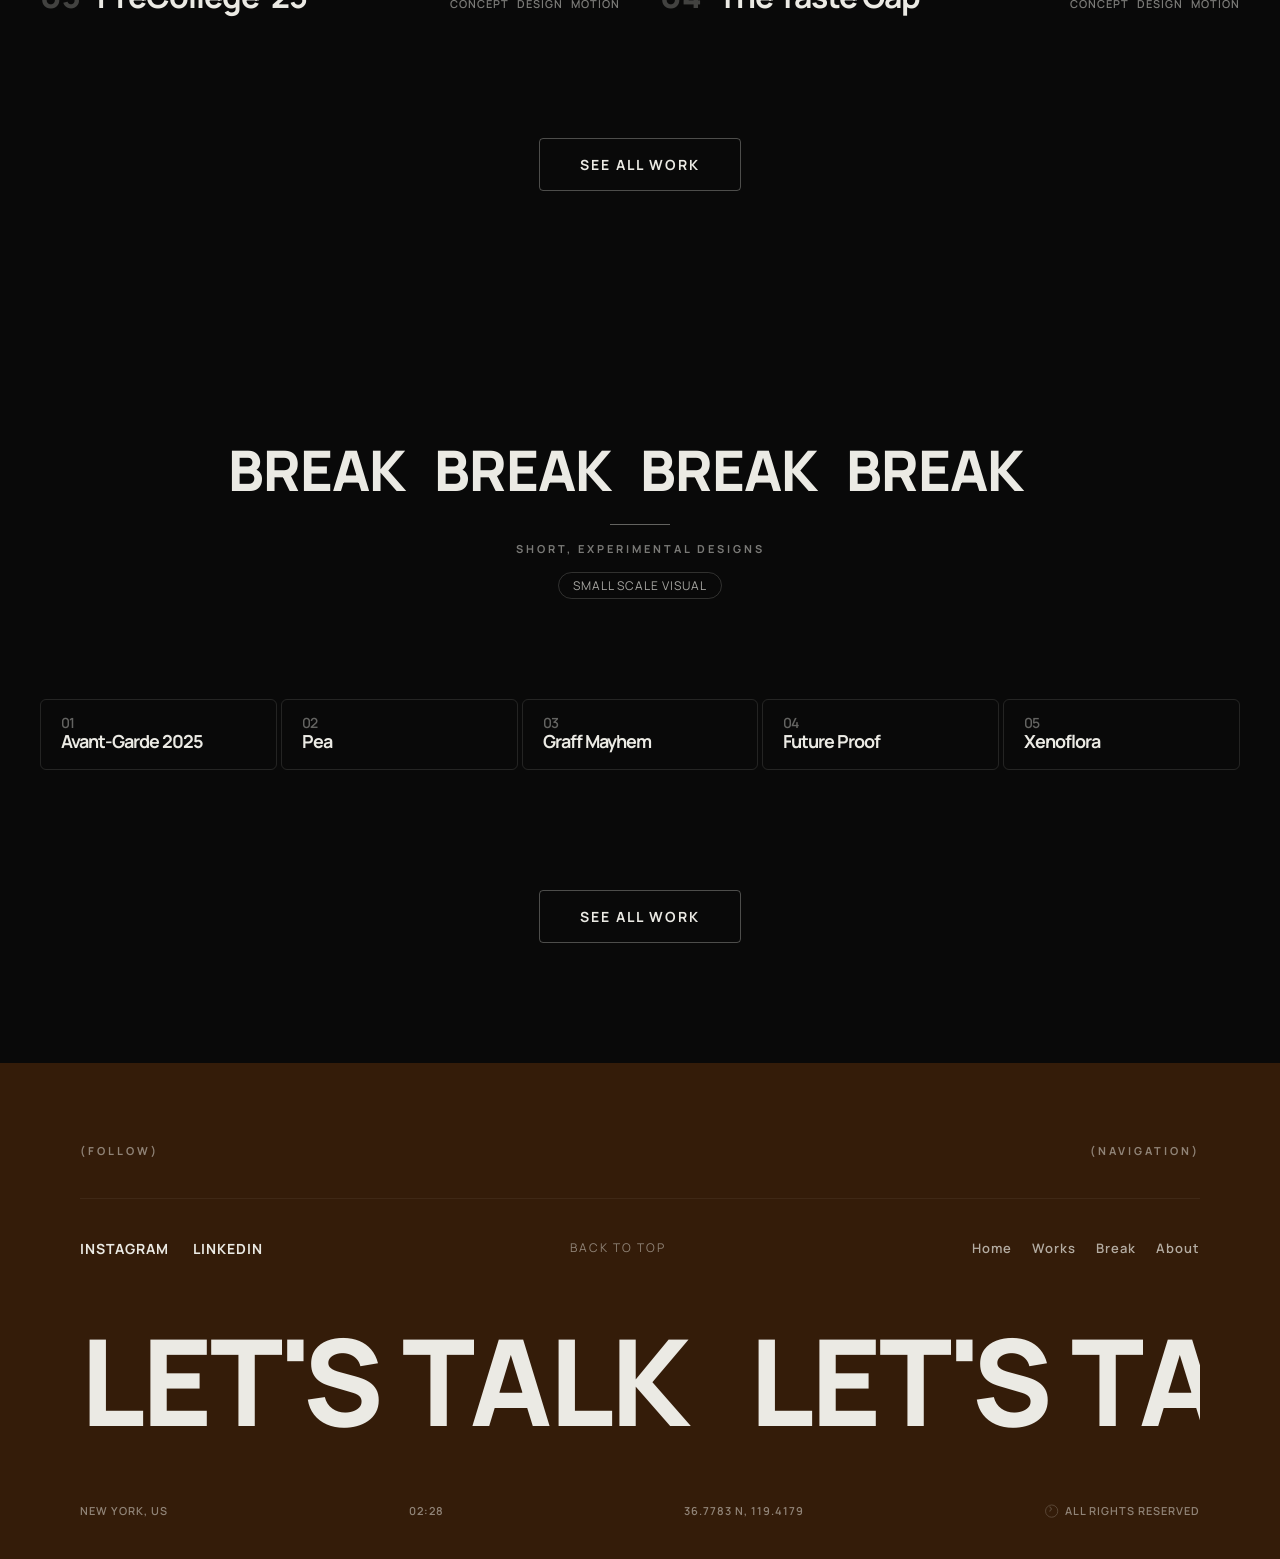
==== commit 13318380: "feat: add preloader + GSAP enhancements + skills config - Add fixed 4s countdown preloader (black ov" ====
--- a/jasmine-replica.html
+++ b/jasmine-replica.html
@@ -95,7 +95,7 @@
 .works-wrapper{width:100%}
 .list-work{width:100%}
 .t-card-container{display:grid;grid-template-columns:repeat(2,1fr);gap:40px}
-.t-card{position:relative;display:block;overflow:hidden;cursor:pointer}
+.t-card{position:relative;display:block;overflow:hidden;cursor:pointer;transform-style:preserve-3d}
 .t-card-inner{position:relative}
 .t-card-media-wrapper{position:relative;overflow:hidden;border-radius:6px;aspect-ratio:4/3;background:#1a1a1a}
 .t-card-featured-image-wrapper{display:block;width:100%;height:100%}
@@ -508,13 +508,16 @@
 
   function finishPreloader(){
     updateBar(1);
-    setTimeout(function(){
-      gsap.to(overlay,{y:'-100%',duration:1,ease:'power3.inOut',onComplete:function(){preloader.style.display='none'}});
-      gsap.to(numberEl,{opacity:0,duration:.3});
-      gsap.fromTo('.section-hero-banner .hg-1',{opacity:0,y:60},{opacity:1,y:0,duration:1.2,ease:'power3.out',delay:.3});
-      gsap.fromTo('.hg-2-inner',{opacity:0,y:40},{opacity:1,y:0,duration:1,ease:'power3.out',delay:.6,stagger:.1});
-      gsap.fromTo('.media-wrapper',{opacity:0,scale:.95},{opacity:1,scale:1,duration:1.2,ease:'power3.out',delay:.4});
-    },400);
+    var tl=gsap.timeline({delay:.4});
+    tl.to(overlay,{y:'-100%',duration:1,ease:'power3.inOut',onComplete:function(){preloader.style.display='none'}})
+      .to(numberEl,{opacity:0,duration:.3},'<0.2')
+      // Hero cascade: title → video → captions → scroll indicator
+      .fromTo('.section-hero-banner .hg-1',{opacity:0,y:80,scale:.95},{opacity:1,y:0,scale:1,duration:1.3,ease:'power4.out'},'<0.1')
+      .fromTo('.media-wrapper',{opacity:0,scale:.92},{opacity:1,scale:1,duration:1.1,ease:'power3.out'},'<0.25')
+      .fromTo('.media-caption-inner',{opacity:0,y:15},{opacity:.6,y:0,duration:.7,stagger:.08,ease:'power2.out'},'<0.15')
+      .fromTo('.hg-2--left .hg-2-inner',{opacity:0,x:-40},{opacity:1,x:0,duration:.9,ease:'power3.out'},'<0.1')
+      .fromTo('.hg-2--right .hg-2-inner',{opacity:0,x:40},{opacity:1,x:0,duration:.9,ease:'power3.out'},'<0.15')
+      .fromTo('.scroll-indicator-wrapper',{opacity:0,y:20},{opacity:.5,y:0,duration:.7,ease:'power2.out'},'>0.2');
   }
 
   // Count images
@@ -561,7 +564,7 @@
   window.scrollTo({top:0,behavior:'smooth'});
 });
 
-// ===== TEXT REVEAL (ScrollTrigger) =====
+// ===== TEXT REVEAL (ScrollTrigger) - Enhanced =====
 gsap.registerPlugin(ScrollTrigger);
 var maskLines=document.querySelectorAll('.t-line-mask .hg-1');
 maskLines.forEach(function(line){
@@ -573,21 +576,52 @@
   });
 });
 
-// ===== CARD PARALLAX =====
+// Stagger entrance for About section captions
+ScrollTrigger.create({
+  trigger:'.section-home-intro',
+  start:'top 70%',
+  onEnter:function(){
+    gsap.fromTo('.t-caption',{opacity:0,x:-20},{opacity:.6,x:0,duration:.8,stagger:.15,ease:'power2.out'});
+  },
+  once:true
+});
+
+// ===== CARD 3D TILT + PARALLAX =====
 var parallaxCards=document.querySelectorAll('[data-parallax]');
 parallaxCards.forEach(function(card){
   var strength=parseFloat(card.getAttribute('data-parallax'))||8;
   var target=card.querySelector('[data-parallax-target]');
-  if(!target)return;
-  ScrollTrigger.create({
-    trigger:card,
-    start:'top bottom',
-    end:'bottom top',
-    onUpdate:function(self){
-      var offset=(self.progress-.5)*strength*2;
-      gsap.set(target,{y:offset});
-    }
-  });
+  // Parallax on scroll
+  if(target){
+    ScrollTrigger.create({
+      trigger:card,start:'top bottom',end:'bottom top',
+      onUpdate:function(self){var offset=(self.progress-.5)*strength*2;gsap.set(target,{y:offset})}
+    });
+  }
+  // 3D tilt on hover
+  card.addEventListener('mousemove',function(e){
+    var rect=card.getBoundingClientRect();
+    var x=(e.clientX-rect.left)/rect.width-.5;
+    var y=(e.clientY-rect.top)/rect.height-.5;
+    gsap.to(card,{rotationY:x*5,rotationX:-y*5,duration:.4,ease:'power2.out'});
+  });
+  card.addEventListener('mouseleave',function(){
+    gsap.to(card,{rotationY:0,rotationX:0,duration:.6,ease:'power2.out'});
+  });
+});
+// Add perspective to card container
+gsap.set('.t-card-container',{perspective:1000});
+
+// ===== WORKS SECTION ENTRANCE =====
+ScrollTrigger.create({
+  trigger:'.section-featured-works',
+  start:'top 80%',
+  onEnter:function(){
+    gsap.fromTo('.t-card',{opacity:0,y:60},{opacity:1,y:0,duration:.8,stagger:.12,ease:'power3.out'});
+    gsap.fromTo('.t-box.text-intro .hg, .t-box.text-intro .s-tag-label',{opacity:0,y:30},{opacity:1,y:0,duration:.7,stagger:.1,ease:'power2.out',delay:.2});
+    gsap.fromTo('.cr-tag .t-tag',{opacity:0,scale:.8},{opacity:.7,scale:1,duration:.4,stagger:.08,ease:'back.out(1.4)',delay:.4});
+  },
+  once:true
 });
 
 // ===== BREAK SECTION HOVER IMAGE =====
@@ -608,22 +642,71 @@
   });
 });
 
-// ===== HEADER SCROLL BEHAVIOR =====
+// ===== HEADER SCROLL BEHAVIOR - Enhanced =====
+var header=document.querySelector('.main-header');
+var lastScroll=0;
+var headerTl=gsap.timeline({paused:true});
+headerTl.to(header,{y:'-100%',duration:.4,ease:'power2.inOut'});
+
 ScrollTrigger.create({
-  start:100,
-  end:'max',
+  start:100,end:'max',
   onUpdate:function(self){
-    var header=document.querySelector('.main-header');
-    if(self.direction>0 && self.progress>.1){
-      header.style.opacity='0';
-      header.style.pointerEvents='none';
-    }else{
-      header.style.opacity='1';
-      header.style.pointerEvents='auto';
+    var st=self.getVelocity();
+    if(self.direction>0 && self.scroll()>300){
+      if(!headerTl.isActive()&&headerTl.progress()<.5)headerTl.play();
+    }else if(self.direction<0){
+      headerTl.reverse();
     }
   }
 });
-document.querySelector('.main-header').style.transition='opacity 0.4s ease';
+
+// ===== MARQUEE SPEED MODULATION =====
+ScrollTrigger.create({
+  trigger:'.section-break',
+  start:'top bottom',end:'bottom top',
+  onUpdate:function(self){
+    var speed=15+self.progress*5;
+    document.querySelectorAll('.t-marquee .hg').forEach(function(el){
+      el.style.animationDuration=speed+'s';
+    });
+  }
+});
+
+// ===== BREAK SECTION ENTRANCE =====
+ScrollTrigger.create({
+  trigger:'.section-break',
+  start:'top 80%',
+  onEnter:function(){
+    gsap.fromTo('.list-break .t-card',{opacity:0,x:-30},{opacity:1,x:0,duration:.6,stagger:.1,ease:'power2.out'});
+    gsap.fromTo('.section-break .cr-tag,.section-break .s-tag-label',{opacity:0},{opacity:1,duration:.6,ease:'power2.out',delay:.3});
+  },
+  once:true
+});
+
+// ===== FOOTER ENTRANCE =====
+ScrollTrigger.create({
+  trigger:'.main-footer',
+  start:'top 90%',
+  onEnter:function(){
+    gsap.fromTo('.main-footer .labels span',{opacity:0,y:10},{opacity:.5,y:0,duration:.5,stagger:.1,ease:'power2.out'});
+    gsap.fromTo('.main-footer .social-container .nav-item',{opacity:0,y:10},{opacity:1,y:0,duration:.4,stagger:.1,ease:'power2.out',delay:.15});
+    gsap.fromTo('.main-footer .nav-container .nav-item',{opacity:0,y:10},{opacity:.7,y:0,duration:.4,stagger:.08,ease:'power2.out',delay:.3});
+    gsap.fromTo('.footer-metadata span',{opacity:0},{opacity:.5,duration:.5,stagger:.08,ease:'power2.out',delay:.5});
+  },
+  once:true
+});
+
+// ===== HERO VIDEO PARALLAX =====
+ScrollTrigger.create({
+  trigger:'.section-hero-banner',
+  start:'top top',end:'bottom top',
+  onUpdate:function(self){
+    gsap.set('.media-wrapper',{y:self.progress*40});
+  }
+});
+
+// ===== SCROLL INDICATOR PULSE =====
+gsap.to('.scroll-indicator',{opacity:1,duration:.6,repeat:-1,yoyo:true,ease:'power1.inOut'});
 
 // ===== EMBLA POPUP SLIDER =====
 (function(){
